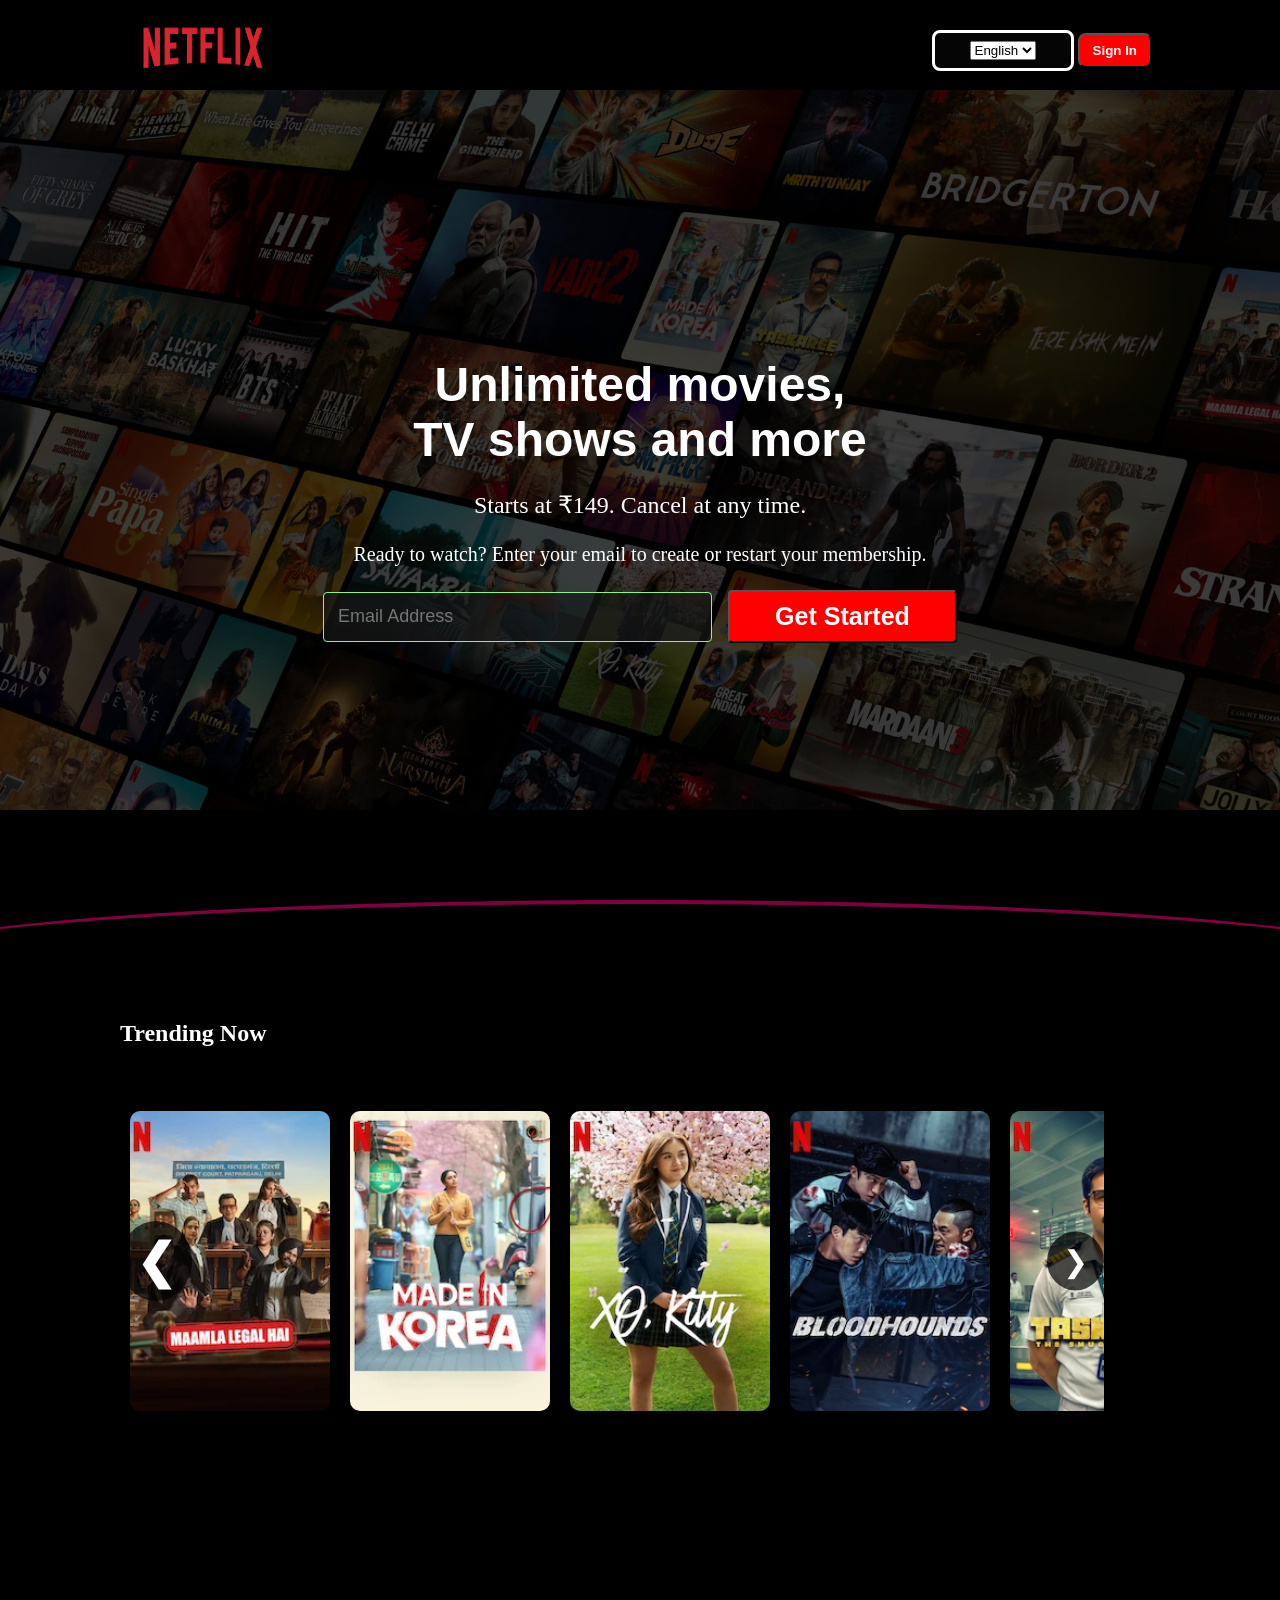
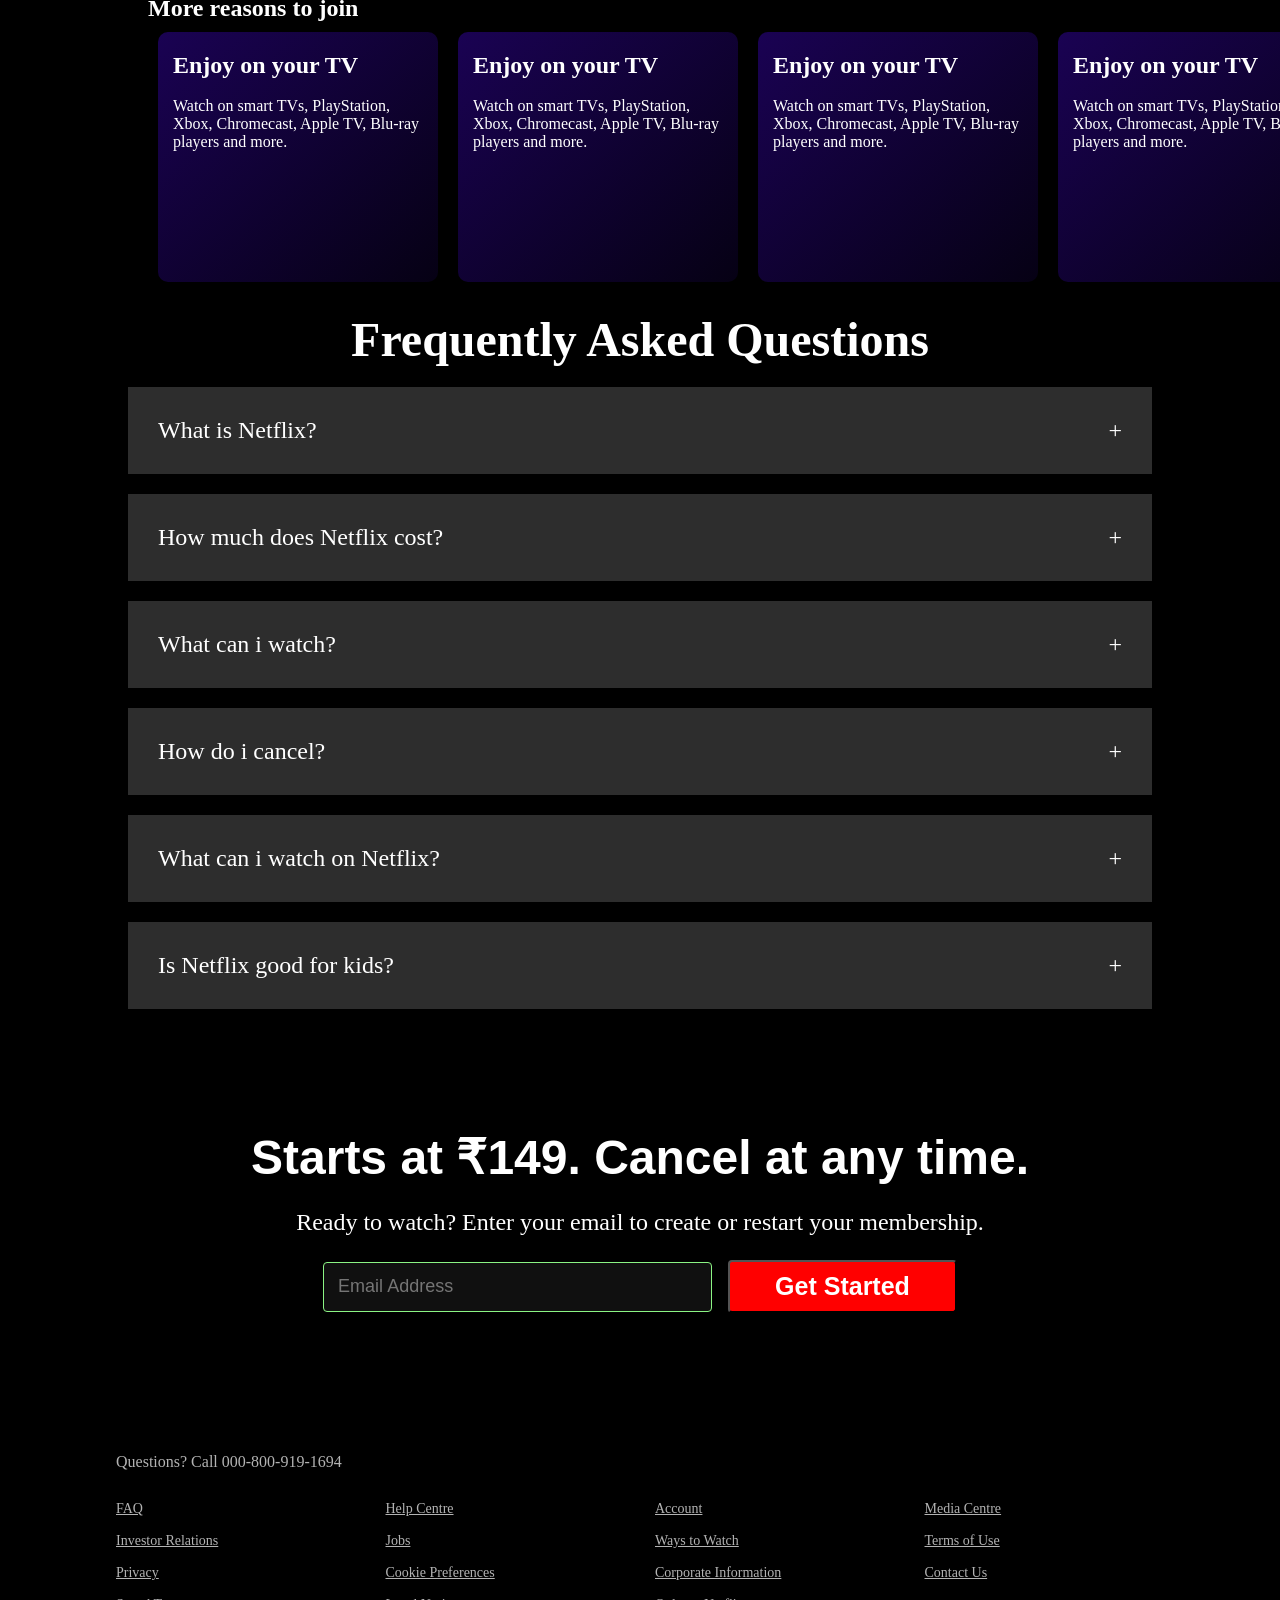
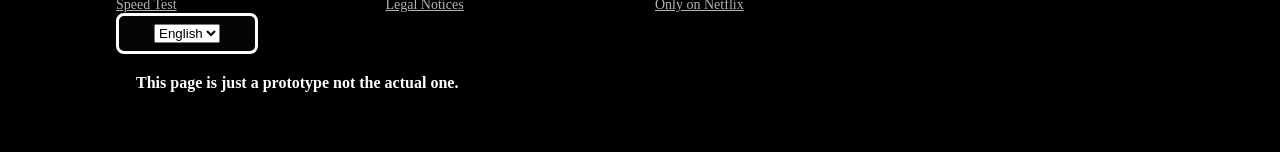
==== index.html @ 3c3a65f1 "Netflix-clone" ====
<!doctype html>
<html lang="en">
  <head>
    <meta charset="UTF-8" />
    <meta name="viewport" content="width=device-width, initial-scale=1.0" />
    <title>Netflix India – Watch TV Shows Online, Watch Movies Online</title>
    <link rel="stylesheet" href="style.css" />
    <link rel="icon" type="image/png" href="./images/download.png" />
  </head>

  <body style="background-color: black">
    <!-- main -->
    <div class="main">
      <nav>
        <span><img src="./images/Netflix_Logo_PMS.png" /></span>
        <div>
          <button class="btn trans-sm">
            <select>
              <option style="background-color: black">English</option>
              <option>हिन्दी</option>
            </select>
          </button>
          <button class="btn red-sm" onclick="goToSignup()">Sign In</button>
        </div>
      </nav>
      <div class="box"></div>
      <div class="hero">
        <h1>
          <b
            >Unlimited movies,<br />
            TV shows and more</b
          >
        </h1>
        <span>Starts at ₹149. Cancel at any time.</span>
        <span
          >Ready to watch? Enter your email to create or restart your
          membership.</span
        >
        <div class="hero-buttons">
          <input
            type="email"
            id="emailInput"
            placeholder="Email Address"
            required
          />
          <button class="btn btn-red" onclick="goToSignup()">
            Get Started
          </button>
        </div>
      </div>

      <div class="separation">
        <div class="curve-line"></div>
      </div>
    </div>

    <section class="first">
      <h2>Trending Now</h2>

      <div class="slider-wrapper">
        <button class="arrow left" onclick="moveLeft()">&#10094;</button>

        <div class="trend" id="slider">
          <div
            class="cards"
            onclick="openMovie(this)"
            data-title="MAAMLA LEGAL HAI "
            data-desc="Chaos collides with the letter of the law at District Court Patparganj."
          >
            <img src="./images/img1.webp" alt="" />
          </div>
          <div
            class="cards"
            onclick="openMovie(this)"
            data-title="MADE IN KOREA"
            data-desc="A woman from a small town in Tamil Nadu moves to South Korea — a place she always dreamed of — but struggles to find her footing in a foreign land."
          >
            <img src="./images/img2.webp" alt="" />
          </div>
          <div
            class="cards"
            onclick="openMovie(this)"
            data-title="XO, Kitty"
            data-desc="Following her heart to an elite high school in Seoul, teen matchmaker Kitty learns that life, love and family are more complicated than she ever imagined."
          >
            <img src="./images/img3.webp" alt="" />
          </div>
          <div
            class="cards"
            onclick="openMovie(this)"
            data-title="BLOODHOUNDS"
            data-desc="Faced with ruthless foes with a violent thirst, two young boxers band together — risking life and limb to bring justice and protect their loved ones."
          >
            <img src="./images/img4.webp" alt="" />
          </div>
          <div
            class="cards"
            onclick="openMovie(this)"
            data-title="TASKAREE"
            data-desc="A dedicated customs officer and his team take on a notorious smuggler leading a powerful syndicate, but unexpected obstacles threaten their mission."
          >
            <img src="./images/img5.webp" alt="" />
          </div>
          <div
            class="cards"
            onclick="openMovie(this)"
            data-title="STRANGER THING"
            data-desc="When a young boy vanishes, a small town uncovers a mystery involving secret experiments, terrifying supernatural forces and one strange little girl."
          >
            <img src="./images/img6.webp" alt="" />
          </div>
          <div
            class="cards"
            onclick="openMovie(this)"
            data-title="TERE ISHK MEIN"
            data-desc="A hot-headed fighter pilot and a psychologist confront their turbulent romantic past when they meet years later — with new lives and unresolved feelings."
          >
            <img src="./images/img7.webp" alt="" />
          </div>
          <div
            class="cards"
            onclick="openMovie(this)"
            data-title="SEX LIFE"
            data-desc="A woman's daring sexual past collides with her married-with-kids present when the bad-boy ex she can't stop fantasizing about crashes back into her life."
          >
            <img src="./images/img8.webp" alt="" />
          </div>
          <div
            class="cards"
            onclick="openMovie(this)"
            data-title="WAR MACHINE"
            data-desc="On one last grueling mission during Army Ranger training, a combat engineer must lead his unit in a fight against a giant otherworldly killing machine."
          >
            <img src="./images/img9.webp" alt="" />
          </div>
          <div
            class="cards"
            onclick="openMovie(this)"
            data-title="ANAGANAGA OKA RAJU"
            data-desc="A quick-thinking man tries to shortcut his way to a better life and chase a promising match, but love and family force him to rethink his path."
          >
            <img src="./images/img10.webp" alt="" />
          </div>
        </div>

        <button class="arrow right" onclick="moveRight()">&#10095;</button>
      </div>
    </section>
    <!-- Popup Modal -->
    <div class="movie-popup" id="moviePopup" onclick="closeMovie()">
      <div class="popup-content" onclick="event.stopPropagation()">
        <img id="popupImage" src="" alt="" />
        <h2 id="popupTitle"></h2>
        <p id="popupDesc"></p>
        <br />
        <button class="btn btn-red">Get Started</button>
      </div>
    </div>
    <div class="separation"></div>

    <section class="second">
      <h2>More reasons to join</h2>

      <div class="slider-wrapper">
        <div class="details">
          <div class="card">
            <h2>Enjoy on your TV</h2>
            <br />
            <p>
              Watch on smart TVs, PlayStation, Xbox, Chromecast, Apple TV,
              Blu-ray players and more.
            </p>
          </div>
          <div class="card">
            <h2>Enjoy on your TV</h2>
            <br />
            <p>
              Watch on smart TVs, PlayStation, Xbox, Chromecast, Apple TV,
              Blu-ray players and more.
            </p>
          </div>
          <div class="card">
            <h2>Enjoy on your TV</h2>
            <br />
            <p>
              Watch on smart TVs, PlayStation, Xbox, Chromecast, Apple TV,
              Blu-ray players and more.
            </p>
          </div>
          <div class="card">
            <h2>Enjoy on your TV</h2>
            <br />
            <p>
              Watch on smart TVs, PlayStation, Xbox, Chromecast, Apple TV,
              Blu-ray players and more.
            </p>
          </div>
        </div>
      </div>
    </section>
    <section class="separation"></section>

    <div class="separation"></div>

    <!-- footer -->
    <section class="faq">
      <h2>Frequently Asked Questions</h2>
      
      <div class="faq-item">
        <div class="faq-question" onclick="toggleFAQ(this)">
          <span>What is Netflix?</span>
          <span class="plus">+</span>
        </div>
        <div class="faq-answer">
          Netflix is a streaming service that offers a wide variety of award-winning TV shows, movies, anime, documentaries and more – on thousands of internet-connected devices. <br> <br> 
          You can watch as much as you want, whenever you want, without a single ad – all for one low monthly price. There's always something new to discover, and new TV shows and movies are added every week!
        </div>
      </div>
      <div class="faq-item">
        <div class="faq-question" onclick="toggleFAQ(this)">
          <span>How much does Netflix cost?</span>
          <span class="plus">+</span>
        </div>
        <div class="faq-answer">
          Watch Netflix on your smartphone, tablet, Smart TV, laptop, or streaming device, all for one fixed monthly fee. Plans range from ₹149 to ₹649/month.
        </div>
      </div>

      <div class="faq-item">
        <div class="faq-question" onclick="toggleFAQ(this)">
          <span>What can i watch?</span>
          <span class="plus">+</span>
        </div>
        <div class="faq-answer">
          Watch anywhere, anytime. Sign in with your Netflix account to watch instantly on the web at netflix.com from your personal computer or on any internet-connected device that offers the Netflix app, including smart TVs, smartphones, tablets, streaming media players and game consoles. <br> <br>
           You can also download your favourite shows with the iOS or Android app. Use downloads to watch while you're on the go and without an internet connection. Take Netflix with you anywhere.
        </div>
      </div>

      <div class="faq-item">
        <div class="faq-question" onclick="toggleFAQ(this)">
          <span>How do i cancel?</span>
          <span class="plus">+</span>
        </div>
        <div class="faq-answer">
          Netflix is flexible. You can easily cancel your account online in two clicks. There are no cancellation fees – start or stop your account anytime.
        </div>
      </div>

      <div class="faq-item">
        <div class="faq-question" onclick="toggleFAQ(this)">
          <span>What can i watch on Netflix?</span>
          <span class="plus">+</span>
        </div>
        <div class="faq-answer">
          Netflix has an extensive library of feature films, documentaries, shows, anime, award-winning Netflix originals, and more. Watch as much as you want, anytime you want.
        </div>
      </div>

      <div class="faq-item">
        <div class="faq-question" onclick="toggleFAQ(this)">
          <span>Is Netflix good for kids?</span>
          <span class="plus">+</span>
        </div>
        <div class="faq-answer">
          The Netflix Kids experience is included in your membership to give parents control while kids enjoy family-friendly TV shows and films in their own space. <br> <br>
            Kids profiles come with PIN-protected parental controls that let you restrict the maturity rating of content kids can watch and block specific titles you don’t want kids to see.
        </div>
      </div>

      

      <div class="hero" style="padding-top: 100px;">
        <span>Starts at ₹149. Cancel at any time.</span>
        <span
          >Ready to watch? Enter your email to create or restart your
          membership.</span
        >
        <div class="hero-buttons">
          <input
            type="email"
            id="emailInput"
            placeholder="Email Address"
            required
          />
          <button class="btn btn-red" onclick="goToSignup()">
            Get Started
          </button>
        </div>
      </div>
    </section>
    <div class="separation" style="padding-top: 100px;"></div>
    <footer>
      <div class="question">Questions? Call 000-800-919-1694</div>
      <div class="footer">
        <div class="footer-item">
          <a href="#">FAQ</a>
          <a href="#">Investor Relations</a>
          <a href="#">Privacy</a>
          <a href="#">Speed Test</a>
        </div>

        <div class="footer-item">
          <a href="#">Help Centre</a>
          <a href="#">Jobs</a>
          <a href="#">Cookie Preferences</a>
          <a href="#">Legal Notices</a>
        </div>

        <div class="footer-item">
          <a href="#">Account</a>
          <a href="#">Ways to Watch</a>
          <a href="#">Corporate Information</a>
          <a href="#">Only on Netflix</a>
        </div>

        <div class="footer-item">
          <a href="#">Media Centre</a>
          <a href="#">Terms of Use</a>
          <a href="#">Contact Us</a>
        </div>
      </div>

      <button class="btn trans-sm">
            <select>
              <option style="background-color: black">English</option>
              <option>हिन्दी</option>
            </select>
          </button>
      <br>
      <p style="color: white;padding: 20px;"><b>This page is just a prototype not the actual one.</b></p>
    </footer>
    <script src="./script.js"></script>
  </body>
</html>
---- style.css ----
* {
    margin: 0;
    padding: 0;
    box-sizing: border-box;
}

html, body {
    width: 100%;
    overflow-x: hidden;
}

.main {
    background-image: url("images/aa.jpg");
    background-position: center center;
    background-size: max(1200px, 100%);
    background-repeat: no-repeat;
    height: 100vh;
    position: relative;
}

.main .box {
    height: 100%;
    width: 100%;
    opacity: 0.69;
    position: absolute;
    top: 0;
    background-color: black;
}
.main img {
    width: 150px;
}

nav {
    max-width: 80%;
    margin: auto;
    justify-content: space-between;
    display: flex;
    align-items: center;
    height: 100px;
}

nav img {
    width: 250px;
    height: 80px;
    position: relative;
    z-index: 10;
}

nav button {
    position: relative;
    z-index: 10;
}

.hero {
    height: calc(100% - 100px);
    display: flex;
    align-items: center;
    justify-content: center;
    flex-direction: column;
    color: white;
    position: relative;
    gap: 24px;
    padding: 0 30px;
}

.hero> :nth-child(1) {
    font-family: 'Poppins', sans-serif;
    font-weight: bolder;
    font-size: 48px;
    text-align: center;
}

.hero> :nth-child(2) {
    font-weight: 400;
    font-size: 24px;
    text-align: center;
}

.hero> :nth-child(3) {
    font-weight: 400;
    font-size: 20px;
    text-align: center;
}

.separation {
    background-color: rgb(0, 0, 0);
    opacity: 0.5;
    position: relative;
    /* z-index: 20; */
}

/* Curved pink line */
.curve-line {
    position: absolute;
    /* top: 0; */
    left: -10%;
    width: 120%;
    height: 120px;
    border-top: 4px solid #ff007f;
    border-radius: 50%;
    /* box-shadow: 0 0 20px #ff007f; */
}


.btn {
    
    font-weight: bold;
    color: white;
    background-color: rgba(248, 243, 243, 0.021);
    /* border: 1px solid white; */
    border-radius: 8px;
    cursor: pointer;
}

.btn-red {
    background-color: red;
    color: white;
    padding: 10px 45px;
    font-size: 25px;
    border-radius: 4px;
    font-weight: bold;
}

.hero input {
    height: 50px;
    color: white;
    padding: 7px 141px 8px 14px;
    font-size: 18px;
    border-radius: 4px;
    background-color: rgba(23, 23, 23, 0.7);
    border: 1px solid rgba(139, 244, 132, 0.999);
}

.trans-sm {
    padding: 8px 35px;
    border: 3px solid white;

}
.red-sm {
    padding: 8px 13px;
    background-color: red;
    color: white;
}

.hero-buttons {
    display: flex;
    align-items: center;
    justify-content: center;
    gap: 16px;
}


/* trending */
.first {
    padding: 70px 0px;
    /* display: flex; */
    max-width: 80vw;
    margin: 100px;
    color: white;
    /* justify-content: center;
    align-items: center; */
    padding: 20px;
    background-color: black;
}

.first h2 {
    color: white;
    margin-bottom: 20px;
}

.slider-wrapper {
    position: relative;
    display: flex;
    align-items: center;
}

.trend {
    display: flex;
    gap: 20px;
    overflow-x: auto;
    overflow-y: hidden;
    scroll-behavior: smooth;
    scrollbar-width: none;
    width: 100%;
    max-width: 100%;
    padding: 10px;
}

.trend::-webkit-scrollbar {
    display: none;
}

.cards {
    flex: 0 0 auto;
    width: 200px;
    height: 300px;
    border-radius: 10px;
    overflow: hidden;
    transition: transform 0.3s ease;
}
.cards:hover {
    transform: scale(1.08);
}

.cards img {
    width: 100%;
    height: 100%;
    object-fit: cover;
    background-color: #ff007f;
    position: relative;
    z-index: 2;
}


.rank {
    position: absolute;
    left: -20px;
    bottom: 20px;
    font-size: 120px;
    font-weight: 900;
    color: black;
    -webkit-text-stroke: 3px white;
     z-index: 0;
    line-height: 1;
    font-family: Arial, sans-serif;
}

/* Arrow buttons */
.arrow {
    position: absolute;
    top: 50%;
    transform: translateY(-50%);
    background: rgba(0,0,0,0.7);
    color: white;
    border: none;
    font-size: 30px;
    padding: 12px 16px;
    cursor: pointer;
    z-index: 10;
    border-radius: 50%;
}
.left {
    left: 0;
}

.right {
    right: 0;
}

/* pop-up window */
/* popup background */
.movie-popup {
    display: none; /* hidden by default */
    position: fixed;
    top: 0;
    left: 0;
    width: 100%;
    height: 100%;
    background: rgba(0, 0, 0, 0.7);
    backdrop-filter: blur(4px);
    justify-content: center;
    align-items: center;
    z-index: 1000;
}

/* popup box */
.popup-content {
    width: 600px;
    height: 600px;
    max-width: 90%;
    background: rgba(20, 20, 20, 0.9);
    color: white;
    padding: 20px;
    border-radius: 12px;
    text-align: center;
    animation: zoomIn 0.3s ease;
}

/* popup image */
.popup-content img {
    width: 100%;
    height: 80%;
    object-fit: fill;
    border-radius: 12px;
    background-color: linear-gradient(to bottom left,black,white);
    /* margin-bottom: 15px; */
}

/* animation */
@keyframes zoomIn {
    from {
        transform: scale(0.7);
        opacity: 0;
    }
    to {
        transform: scale(1);
        opacity: 1;
    }
}
/* more section */
.second {
    padding: 70px 0px;
    /* display: flex; */
    max-width: 80vw;
    margin: auto;
    color: white;
    /* justify-content: center;
    align-items: center; */
    padding: 20px;
    background-color: black;
}
.details {
    display: flex;
    gap: 20px;
    padding: 10px;
    /* font-size: 200px; */
}
.card {
    padding: 20px 15px;
    flex: 0 0 auto;
    width: 280px;
    height: 250px;
    border-radius: 10px;
    overflow: hidden;
    transition: transform 0.3s ease;
    background-image: linear-gradient(to bottom right, rgb(26, 2, 83), rgb(6, 1, 20));
}
.card h5 {
    padding: 5px;
}

.secImg {
    position: relative;
}

.secImg Img {
    width: 610px;
    position: relative;
    z-index: 10;
    left: 0px;
}

.secImg video {
    position: absolute;
    top: 84px;
    right: 0;
    left: 84px;
    width: 520px;
}

@media screen and (max-width: 1200px){
    .first {
        flex-wrap: wrap;
    }
}

section.first>div {
    font-family: 'Poppins', sans-serif;
    display: flex;
    flex-direction: row;
    padding: 34px 0;
}

section.first>div :first-child {
    font-size: 48px;
    font-weight: bolder;
}

section.first>div :nth-child(2) {
    font-size: 24px;
}

.firstthird {
    padding: 70px 0px;
    display: flex;
    max-width: 70vw;
    margin: auto;
    color: white;
    justify-content: center;
    align-items: center;
}

.secImg2 {
    position: relative;
}

.secImg2 Img {
    width: 610px;
    position: relative;
    z-index: 10;
    left: 0px;
}

.secImg2 video {
    position: absolute;
    top: 42px;
    right: 0;
    left: 121px;
    width: 60%;
    height: auto;
}

section.firstthird>div {
    font-family: 'Poppins', sans-serif;
}

section.firstthird>div {
    font-family: 'Poppins', sans-serif;
    display: flex;
    flex-direction: column;
}

section.firstthird>div :first-child {
    font-size: 48px;
    font-weight: bolder;
}

section.firstthird>div :nth-child(2) {
    font-size: 24px;
}

/* .faq h2 {
    text-align: center;
    font-size: 48px;
}

.faq {
    background: black;
    color: white;
    padding: 34px;
    font-size: 24px;
}

.faqbox svg {
    filter: invert(1);
}

.faqbox:hover {
    background-color: #414141;
    color: white;
}

.faqbox {
    transition: all 1s ease-out;
    justify-content: space-between;
    display: flex;
    background-color: #2d2d2d;
    padding: 1.5rem;
    max-width: 70%;
    margin: 20px auto;
    cursor: pointer;
} */

.faq h2 {
    text-align: center;
    font-size: 48px;
    color: white;
}
.faq-item {
    max-width: 80vw;
    margin: 20px auto;
    color: white;
}

.faq-question {
    background: #2d2d2d;
    padding: 30px;
    font-size: 24px;
    display: flex;
    justify-content: space-between;
    cursor: pointer;
}

.faq-answer {
    background: #2d2d2d;
    padding: 20px;
    font-size: 20px;
    margin-top: 2px;
    display: none;
}

.faq-question:hover {
    background: #414141;
}


/* footer */
footer {
    color: white;
    max-width: 85%;
    margin: auto;
    padding: 40px 20px;
}

footer .question {
    padding-bottom: 30px;
    font-size: 16px;
    color: #b3b3b3;
}

.footer {
    display: grid;
    grid-template-columns: repeat(4, 1fr);
    gap: 30px;
}

.footer-item {
    display: flex;
    flex-direction: column;
    gap: 16px;
}

.footer-item a {
    font-size: 14px;
    color: #b3b3b3;
    text-decoration: underline;
}

.footer-item a:hover {
    color: white;
}

.footer-btn {
    margin-top: 30px;
    padding: 10px 20px;
    border: 1px solid white;
}


/* Responsive  */

/* ================= TABLET ================= */
@media screen and (max-width: 1024px) {
    nav {
        max-width: 90%;
    }

    nav img {
        width: 180px;
        height: 60px;
    }

    .hero > :nth-child(1) {
        font-size: 38px;
    }

    .hero > :nth-child(2) {
        font-size: 20px;
    }

    .hero > :nth-child(3) {
        font-size: 18px;
    }

    .cards {
        width: 170px;
        height: 260px;
    }

    .details {
        flex-wrap: wrap;
        justify-content: center;
    }

    .card {
        width: 45%;
        height: auto;
    }

    .popup-content {
        width: 90%;
        height: auto;
    }

    .footer {
        grid-template-columns: 1fr 1fr;
        gap: 20px;
    }
}

/* ================= MOBILE ================= */
@media screen and (max-width: 768px) {
    .main {
        height: auto;
        min-height: 100%;
    }

    nav {
        flex-direction: column;
        gap: 15px;
        height: auto;
        padding: 20px 0;
    }

    nav img {
        width: 150px;
        height: auto;
    }

    .hero {
        padding: 40px 20px;
        gap: 18px;
    }

    .hero > :nth-child(1) {
        font-size: 30px;
        line-height: 1.3;
    }

    .hero > :nth-child(2) {
        font-size: 18px;
    }

    .hero > :nth-child(3) {
        font-size: 16px;
    }

    .hero-buttons {
        flex-direction: column;
        width: 100%;
    }

    .hero input {
        width: 90%;
        padding: 12px;
        font-size: 16px;
    }

    .btn-red {
        width: 90%;
        font-size: 18px;
        padding: 12px;
    }

    .cards {
        width: 150px;
        height: 220px;
    }

    .arrow {
        font-size: 20px;
        padding: 8px 12px;
    }

    .details {
        flex-direction: column;
        align-items: center;
    }

    .card {
        width: 90%;
        height: auto;
    }

    .faq h2 {
        font-size: 30px;
    }

    .faqbox {
        max-width: 90%;
        font-size: 18px;
        padding: 1rem;
    }

    .footer {
        grid-template-columns: 1fr;
        gap: 20px;
    }

    footer {
        max-width: 90%;
    }
}
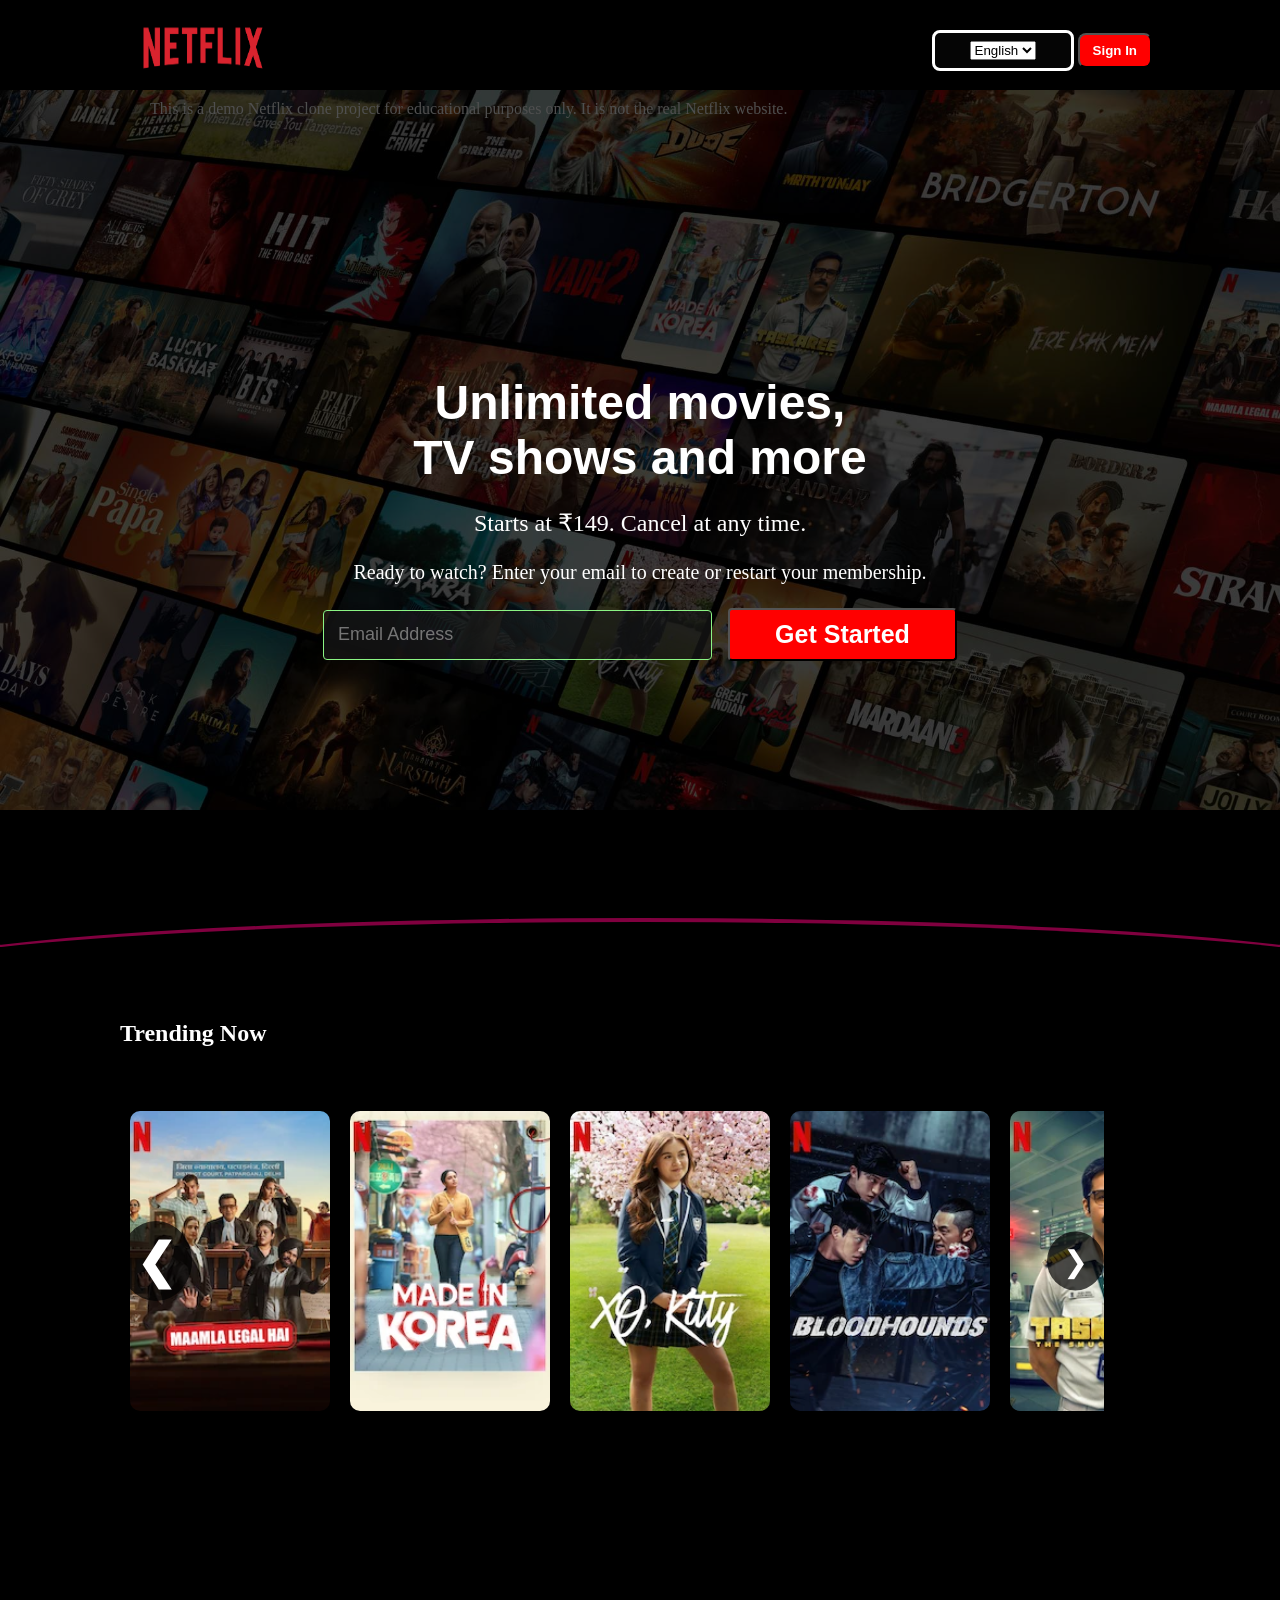
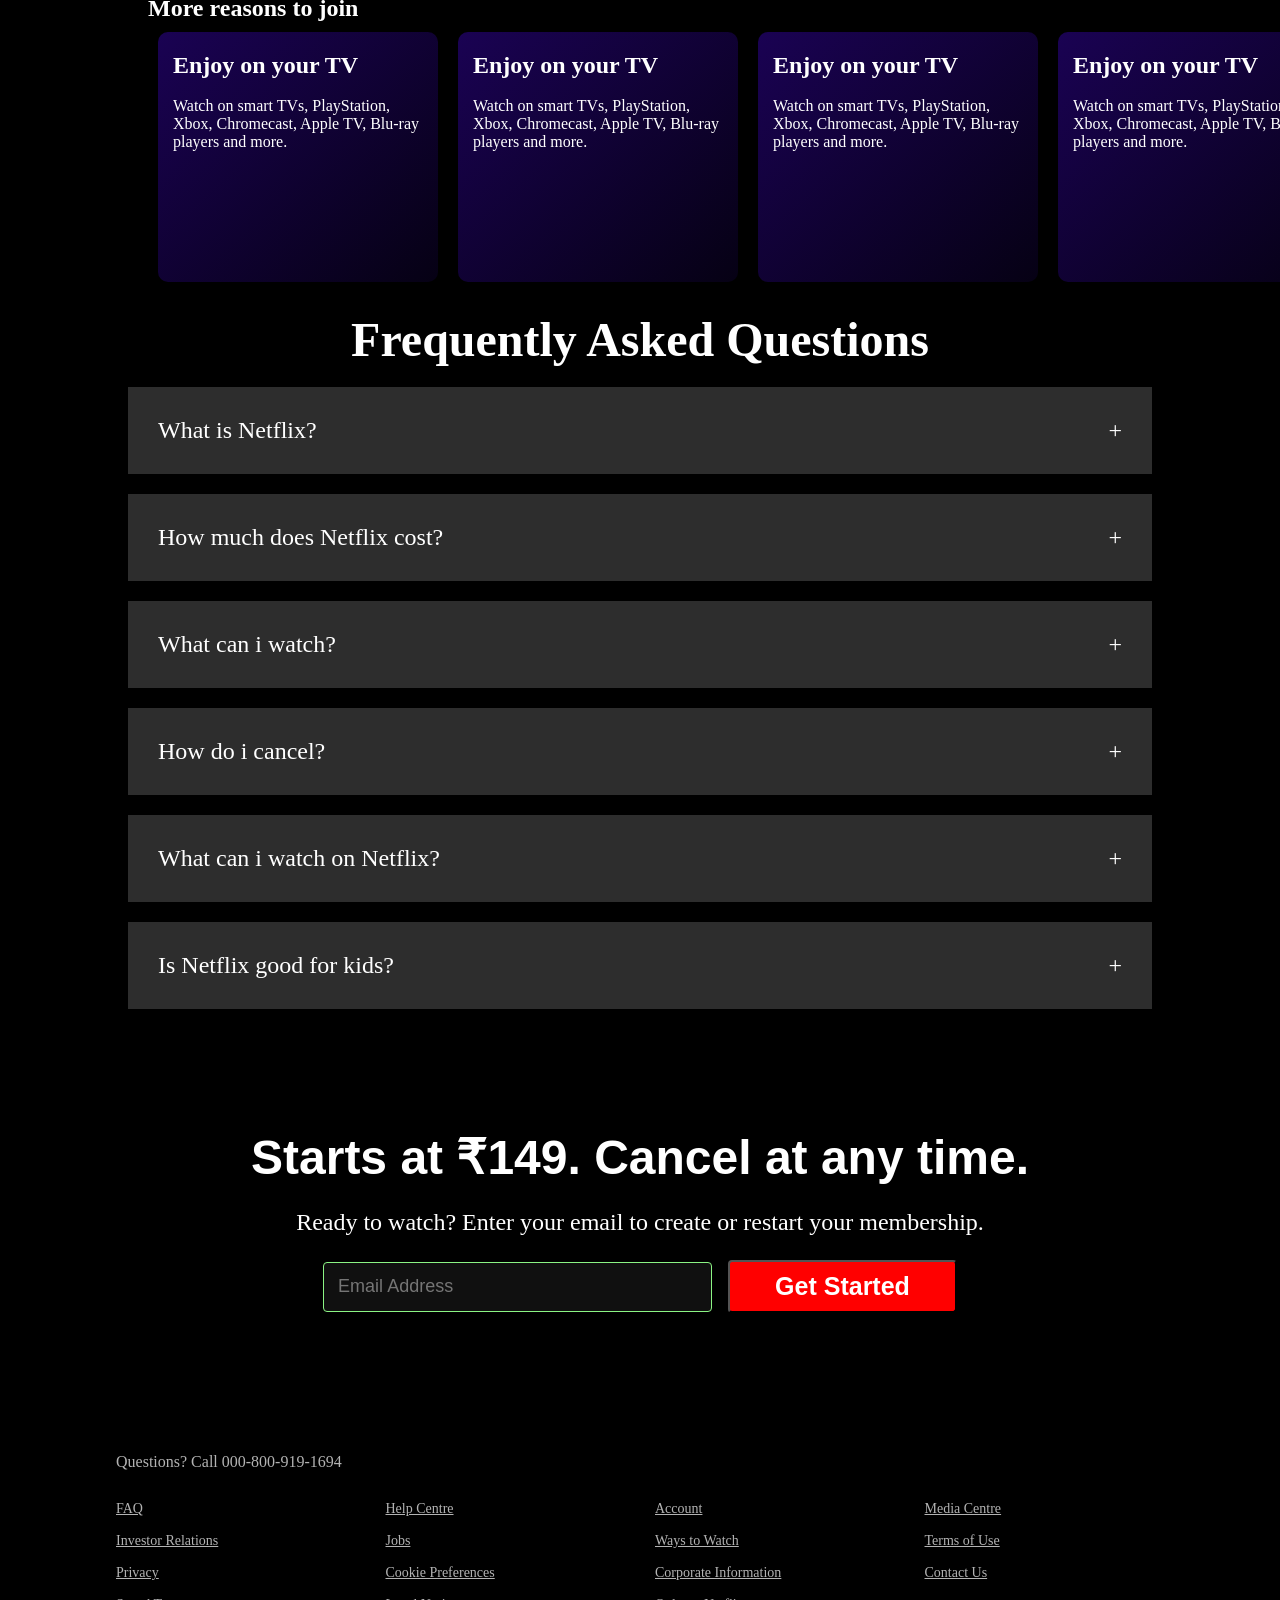
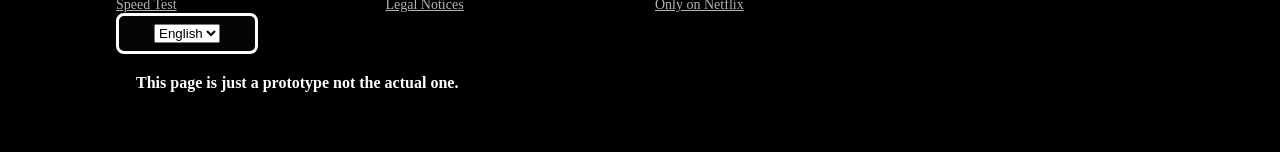
==== commit a68c8711: "Update index.html" ====
--- a/index.html
+++ b/index.html
@@ -20,9 +20,11 @@
               <option>हिन्दी</option>
             </select>
           </button>
-          <button class="btn red-sm" onclick="goToSignup()">Sign In</button>
+          <button class="btn red-sm">Sign In</button>
         </div>
       </nav>
+      <p style="color: white;padding-left: 150px;"> This is a demo Netflix clone project for educational purposes only.
+    It is not the real Netflix website.</p>
       <div class="box"></div>
       <div class="hero">
         <h1>
